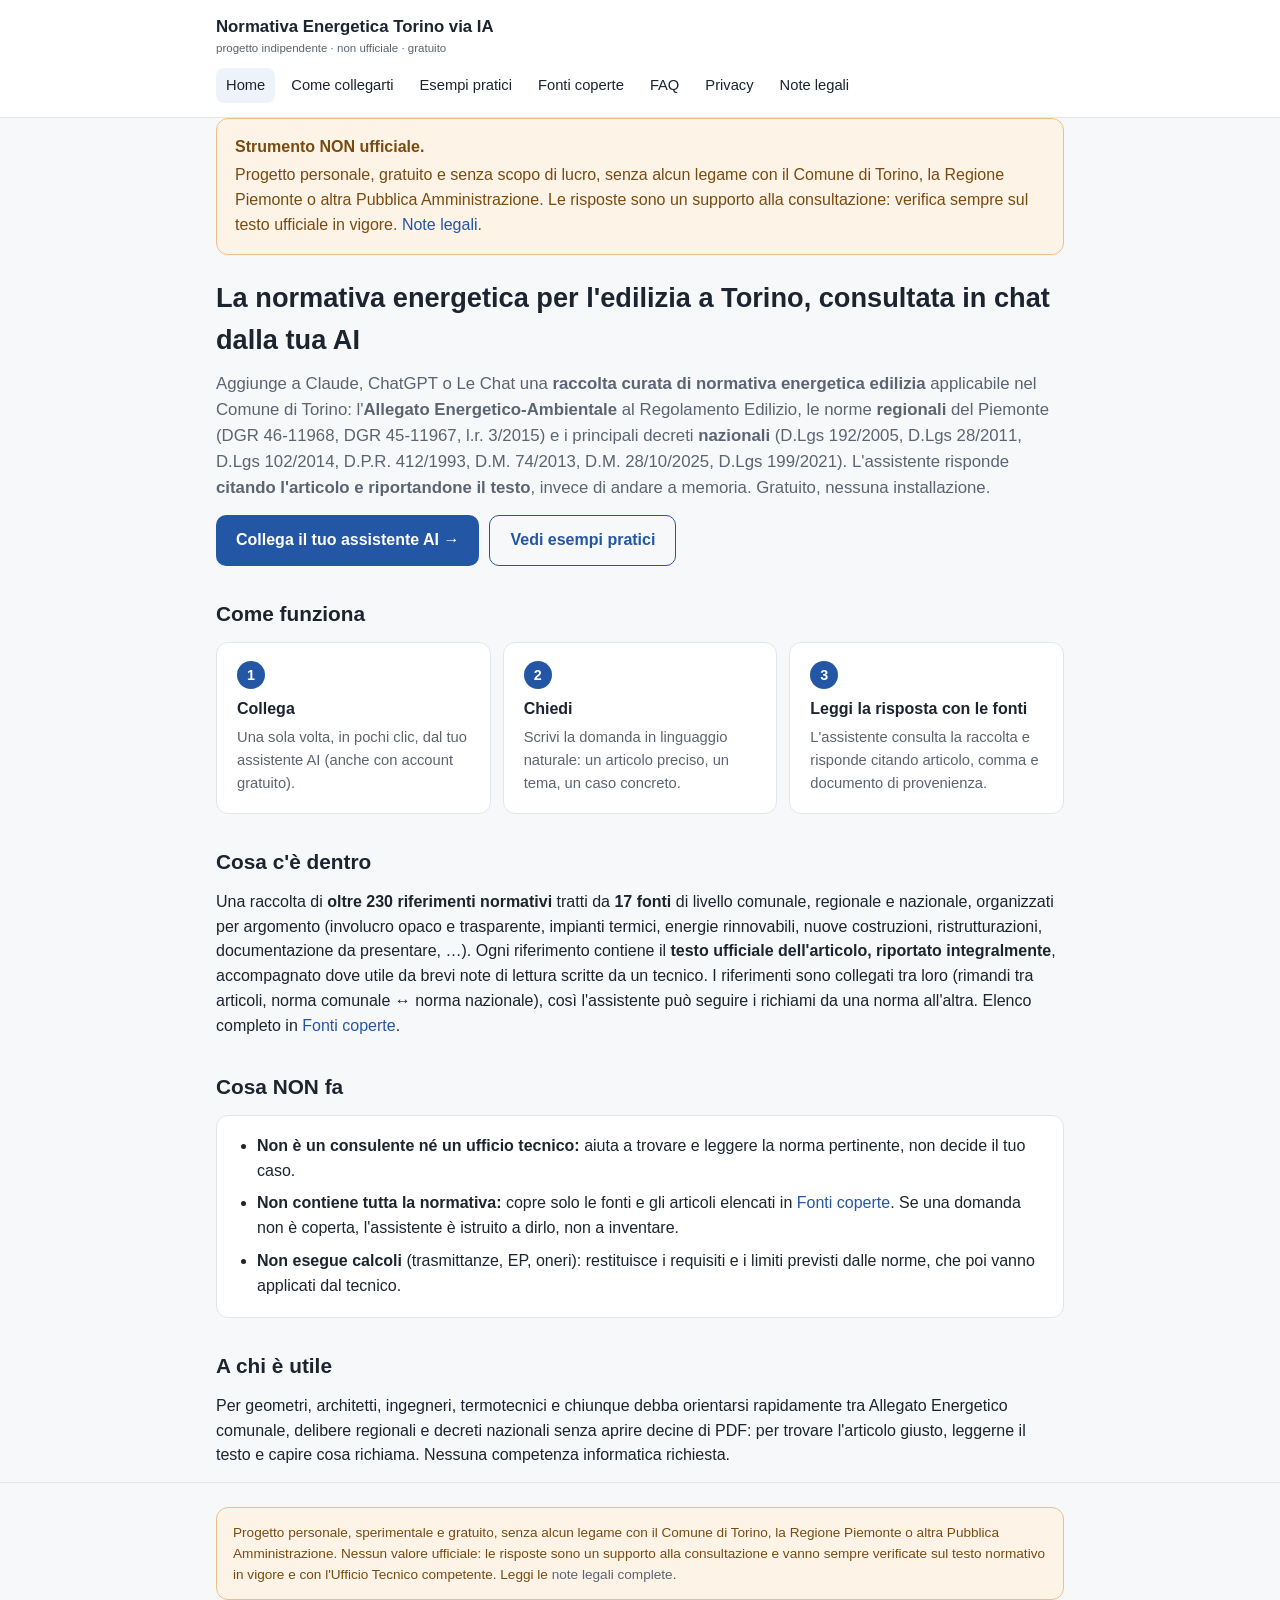
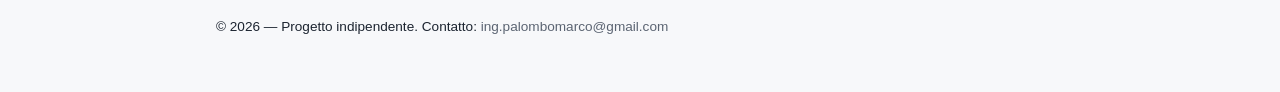
==== index.html @ 1e22feb6 "Sito guida per il connettore MCP Normativa Energetica Edilizia Torino Adattato dal sito del calcolat" ====
<!DOCTYPE html>
<html lang="it">
<head>
<meta charset="UTF-8">
<meta name="viewport" content="width=device-width, initial-scale=1">
<title>Normativa Energetica Torino via IA — consulta le norme in chat (progetto indipendente)</title>
<meta name="description" content="Consulta in chat, con Claude, ChatGPT o Le Chat, la normativa energetica per l'edilizia applicabile a Torino: Allegato Energetico comunale, norme regionali piemontesi e decreti nazionali, con il testo ufficiale citato articolo per articolo. Progetto personale, gratuito, non ufficiale.">
<link rel="icon" href="data:image/svg+xml,%3Csvg xmlns=%27http://www.w3.org/2000/svg%27 viewBox=%270 0 32 32%27%3E%3Crect width=%2732%27 height=%2732%27 rx=%277%27 fill=%27%232456a6%27/%3E%3Ctext x=%2716%27 y=%2723%27 text-anchor=%27middle%27 font-family=%27Georgia,serif%27 font-size=%2720%27 font-weight=%27bold%27 fill=%27white%27%3E%C2%A7%3C/text%3E%3C/svg%3E">
<link rel="stylesheet" href="style.css">
</head>
<body>
<header class="site-header">
  <div class="container">
    <div class="brand">Normativa Energetica Torino via IA
      <small>progetto indipendente &middot; non ufficiale &middot; gratuito</small>
    </div>
    <nav class="site-nav">
      <a href="index.html" class="active">Home</a>
      <a href="come-collegarti.html">Come collegarti</a>
      <a href="esempi.html">Esempi pratici</a>
      <a href="fonti.html">Fonti coperte</a>
      <a href="faq.html">FAQ</a>
      <a href="privacy.html">Privacy</a>
      <a href="note-legali.html">Note legali</a>
    </nav>
  </div>
</header>

<main class="container">

  <div class="banner warn">
    <strong>Strumento NON ufficiale.</strong>
    Progetto personale, gratuito e senza scopo di lucro, senza alcun legame con il Comune di
    Torino, la Regione Piemonte o altra Pubblica Amministrazione. Le risposte sono un supporto
    alla consultazione: verifica sempre sul testo ufficiale in vigore.
    <a href="note-legali.html">Note legali</a>.
  </div>

  <h1>La normativa energetica per l'edilizia a Torino, consultata in chat dalla tua AI</h1>
  <p class="lead">
    Aggiunge a Claude, ChatGPT o Le Chat una <strong>raccolta curata di normativa energetica
    edilizia</strong> applicabile nel Comune di Torino: l'<strong>Allegato Energetico-Ambientale</strong>
    al Regolamento Edilizio, le norme <strong>regionali</strong> del Piemonte (DGR 46-11968,
    DGR 45-11967, l.r. 3/2015) e i principali decreti <strong>nazionali</strong> (D.Lgs 192/2005,
    D.Lgs 28/2011, D.Lgs 102/2014, D.P.R. 412/1993, D.M. 74/2013, D.M. 28/10/2025, D.Lgs 199/2021).
    L'assistente risponde <strong>citando l'articolo e riportandone il testo</strong>, invece di
    andare a memoria. Gratuito, nessuna installazione.
  </p>

  <div class="btn-row">
    <a class="btn" href="come-collegarti.html">Collega il tuo assistente AI &rarr;</a>
    <a class="btn secondary" href="esempi.html">Vedi esempi pratici</a>
  </div>

  <h2>Come funziona</h2>
  <div class="overview">
    <div class="card">
      <span class="num">1</span>
      <h3>Collega</h3>
      <p>Una sola volta, in pochi clic, dal tuo assistente AI (anche con account gratuito).</p>
    </div>
    <div class="card">
      <span class="num">2</span>
      <h3>Chiedi</h3>
      <p>Scrivi la domanda in linguaggio naturale: un articolo preciso, un tema, un caso concreto.</p>
    </div>
    <div class="card">
      <span class="num">3</span>
      <h3>Leggi la risposta con le fonti</h3>
      <p>L'assistente consulta la raccolta e risponde citando articolo, comma e documento di provenienza.</p>
    </div>
  </div>

  <h2>Cosa c'è dentro</h2>
  <p>
    Una raccolta di <strong>oltre 230 riferimenti normativi</strong> tratti da
    <strong>17 fonti</strong> di livello comunale, regionale e nazionale, organizzati per
    argomento (involucro opaco e trasparente, impianti termici, energie rinnovabili, nuove
    costruzioni, ristrutturazioni, documentazione da presentare, …). Ogni riferimento contiene
    il <strong>testo ufficiale dell'articolo, riportato integralmente</strong>, accompagnato dove
    utile da brevi note di lettura scritte da un tecnico. I riferimenti sono collegati tra loro
    (rimandi tra articoli, norma comunale &harr; norma nazionale), così l'assistente può seguire i
    richiami da una norma all'altra. Elenco completo in <a href="fonti.html">Fonti coperte</a>.
  </p>

  <h2>Cosa NON fa</h2>
  <div class="card">
    <ul class="plain-list">
      <li><strong>Non è un consulente né un ufficio tecnico:</strong> aiuta a trovare e leggere la
        norma pertinente, non decide il tuo caso.</li>
      <li><strong>Non contiene tutta la normativa:</strong> copre solo le fonti e gli articoli
        elencati in <a href="fonti.html">Fonti coperte</a>. Se una domanda non è coperta,
        l'assistente è istruito a dirlo, non a inventare.</li>
      <li><strong>Non esegue calcoli</strong> (trasmittanze, EP, oneri): restituisce i requisiti e i
        limiti previsti dalle norme, che poi vanno applicati dal tecnico.</li>
    </ul>
  </div>

  <h2>A chi è utile</h2>
  <p>
    Per geometri, architetti, ingegneri, termotecnici e chiunque debba orientarsi rapidamente
    tra Allegato Energetico comunale, delibere regionali e decreti nazionali senza aprire
    decine di PDF: per trovare l'articolo giusto, leggerne il testo e capire cosa richiama.
    Nessuna competenza informatica richiesta.
  </p>

</main>

<footer class="site-footer">
  <div class="container">
    <div class="disclaimer">
      Progetto personale, sperimentale e gratuito, senza alcun legame con il Comune di Torino,
      la Regione Piemonte o altra Pubblica Amministrazione. Nessun valore ufficiale: le risposte
      sono un supporto alla consultazione e vanno sempre verificate sul testo normativo in vigore
      e con l'Ufficio Tecnico competente.
      Leggi le <a href="note-legali.html">note legali complete</a>.
    </div>
    <p>&copy; 2026 — Progetto indipendente. Contatto: <a href="mailto:ing.palombomarco@gmail.com">ing.palombomarco@gmail.com</a></p>
  </div>
</footer>

<script src="script.js"></script>
</body>
</html>
---- style.css ----
:root {
  --bg: #f7f8fa;
  --surface: #ffffff;
  --text: #1c2430;
  --text-muted: #5b6472;
  --border: #e2e5ea;
  --primary: #2456a6;
  --primary-dark: #17356f;
  --primary-contrast: #ffffff;
  --accent-bg: #eef3fb;
  --warn-bg: #fdf3e7;
  --warn-border: #eec089;
  --warn-text: #7a4b0f;
  --danger-bg: #fdecec;
  --danger-border: #f0a9a9;
  --danger-text: #8a1f1f;
  --code-bg: #eef1f5;
  --radius: 12px;
}

@media (prefers-color-scheme: dark) {
  :root:not([data-theme="light"]) {
    --bg: #10151c;
    --surface: #171d26;
    --text: #e7ebf0;
    --text-muted: #9aa4b2;
    --border: #2a323d;
    --primary: #6fa0e6;
    --primary-dark: #8fb6ee;
    --primary-contrast: #0b1420;
    --accent-bg: #182335;
    --warn-bg: #2c2312;
    --warn-border: #6b4c17;
    --warn-text: #f0c98a;
    --danger-bg: #2b1414;
    --danger-border: #7a2f2f;
    --danger-text: #f2a3a3;
    --code-bg: #1c232d;
  }
}

:root[data-theme="dark"] {
  --bg: #10151c;
  --surface: #171d26;
  --text: #e7ebf0;
  --text-muted: #9aa4b2;
  --border: #2a323d;
  --primary: #6fa0e6;
  --primary-dark: #8fb6ee;
  --primary-contrast: #0b1420;
  --accent-bg: #182335;
  --warn-bg: #2c2312;
  --warn-border: #6b4c17;
  --warn-text: #f0c98a;
  --danger-bg: #2b1414;
  --danger-border: #7a2f2f;
  --danger-text: #f2a3a3;
  --code-bg: #1c232d;
}

* { box-sizing: border-box; }

html, body {
  margin: 0;
  padding: 0;
  background: var(--bg);
  color: var(--text);
  font-family: -apple-system, "Segoe UI", Roboto, Helvetica, Arial, sans-serif;
  line-height: 1.55;
}

a { color: var(--primary); text-decoration: none; }
a:hover { text-decoration: underline; }

.container {
  max-width: 880px;
  margin: 0 auto;
  padding: 0 16px;
}

header.site-header {
  border-bottom: 1px solid var(--border);
  background: var(--surface);
  position: sticky;
  top: 0;
  z-index: 10;
}

.site-header .container {
  display: flex;
  align-items: center;
  justify-content: space-between;
  padding: 14px 16px;
  flex-wrap: wrap;
  gap: 10px;
}

.brand {
  font-weight: 700;
  font-size: 1.05rem;
  color: var(--text);
}

.brand small {
  display: block;
  font-weight: 400;
  font-size: 0.72rem;
  color: var(--text-muted);
}

nav.site-nav {
  display: flex;
  gap: 6px;
  flex-wrap: wrap;
}

nav.site-nav a {
  color: var(--text);
  font-size: 0.92rem;
  padding: 6px 10px;
  border-radius: 8px;
}

nav.site-nav a.active,
nav.site-nav a:hover {
  background: var(--accent-bg);
  text-decoration: none;
}

main {
  padding: 28px 0 60px;
}

h1 { font-size: 1.7rem; margin: 0 0 10px; }
h2 { font-size: 1.3rem; margin: 32px 0 12px; }
h3 { font-size: 1.05rem; margin: 20px 0 8px; }

p { margin: 0 0 14px; color: var(--text); }
.lead { font-size: 1.05rem; color: var(--text-muted); }

.card {
  background: var(--surface);
  border: 1px solid var(--border);
  border-radius: var(--radius);
  padding: 18px 20px;
  margin: 0 0 16px;
}

.banner {
  border-radius: var(--radius);
  padding: 16px 18px;
  margin: 0 0 22px;
  border: 1px solid var(--border);
}

.banner.danger {
  background: var(--danger-bg);
  border-color: var(--danger-border);
  color: var(--danger-text);
}

.banner.warn {
  background: var(--warn-bg);
  border-color: var(--warn-border);
  color: var(--warn-text);
}

.banner strong { display: block; margin-bottom: 4px; }

.btn {
  display: inline-flex;
  align-items: center;
  gap: 8px;
  background: var(--primary);
  color: var(--primary-contrast);
  border: none;
  padding: 12px 20px;
  border-radius: 10px;
  font-size: 1rem;
  font-weight: 600;
  cursor: pointer;
}

.btn:hover { background: var(--primary-dark); text-decoration: none; }

.btn.secondary {
  background: transparent;
  color: var(--primary);
  border: 1px solid var(--primary);
}

.btn-row { display: flex; gap: 10px; flex-wrap: wrap; margin: 14px 0; }

.steps { padding-left: 0; list-style: none; counter-reset: step; margin: 0; }

.steps li {
  counter-increment: step;
  position: relative;
  padding: 0 0 18px 42px;
  margin-bottom: 4px;
}

.steps li::before {
  content: counter(step);
  position: absolute;
  left: 0;
  top: 0;
  width: 28px;
  height: 28px;
  border-radius: 50%;
  background: var(--primary);
  color: var(--primary-contrast);
  font-weight: 700;
  font-size: 0.9rem;
  display: flex;
  align-items: center;
  justify-content: center;
}

.steps li:last-child { padding-bottom: 0; }

.tabs {
  display: flex;
  gap: 6px;
  border-bottom: 1px solid var(--border);
  margin-bottom: 20px;
  flex-wrap: wrap;
}

.tab-btn {
  background: transparent;
  border: none;
  padding: 10px 16px;
  font-size: 0.95rem;
  font-weight: 600;
  color: var(--text-muted);
  cursor: pointer;
  border-bottom: 3px solid transparent;
}

.tab-btn.active {
  color: var(--primary);
  border-bottom-color: var(--primary);
}

.tab-panel { display: none; }
.tab-panel.active { display: block; }

.pill {
  display: inline-block;
  background: var(--accent-bg);
  color: var(--primary-dark);
  border-radius: 999px;
  padding: 3px 10px;
  font-size: 0.78rem;
  font-weight: 600;
  margin: 0 6px 6px 0;
}

code, .code-box {
  font-family: ui-monospace, SFMono-Regular, Consolas, Menlo, monospace;
  background: var(--code-bg);
  border-radius: 8px;
}

code { padding: 2px 6px; font-size: 0.9em; }

.code-box {
  display: flex;
  align-items: center;
  justify-content: space-between;
  gap: 10px;
  padding: 10px 12px;
  margin: 10px 0;
  font-size: 0.85rem;
  overflow-x: auto;
}

.code-box span { word-break: break-all; }

.copy-btn {
  flex-shrink: 0;
  background: var(--surface);
  border: 1px solid var(--border);
  color: var(--text);
  padding: 6px 10px;
  border-radius: 6px;
  font-size: 0.78rem;
  cursor: pointer;
}

.copy-btn:hover { background: var(--accent-bg); }

.prompt-card {
  border: 1px solid var(--border);
  border-radius: var(--radius);
  padding: 14px 16px;
  margin-bottom: 14px;
  background: var(--surface);
}

.prompt-card p { margin: 0 0 10px; font-style: italic; color: var(--text); }

footer.site-footer {
  border-top: 1px solid var(--border);
  padding: 24px 0 40px;
  color: var(--text-muted);
  font-size: 0.85rem;
}

footer.site-footer .disclaimer {
  background: var(--warn-bg);
  border: 1px solid var(--warn-border);
  color: var(--warn-text);
  border-radius: var(--radius);
  padding: 14px 16px;
  margin-bottom: 16px;
}

footer.site-footer a { color: var(--text-muted); }

.faq-item { margin-bottom: 18px; }
.faq-item h3 { margin-bottom: 6px; }

.overview {
  display: grid;
  grid-template-columns: repeat(3, 1fr);
  gap: 12px;
  margin: 8px 0 24px;
}

.overview .card { margin: 0; }
.overview .num {
  display: inline-flex;
  align-items: center;
  justify-content: center;
  width: 28px;
  height: 28px;
  border-radius: 50%;
  background: var(--primary);
  color: var(--primary-contrast);
  font-weight: 700;
  font-size: 0.9rem;
  margin-bottom: 8px;
}
.overview h3 { margin: 0 0 4px; font-size: 1rem; }
.overview p { margin: 0; font-size: 0.92rem; color: var(--text-muted); }

.tip {
  background: var(--accent-bg);
  border: 1px solid var(--border);
  border-radius: var(--radius);
  padding: 12px 16px;
  margin: 16px 0;
  font-size: 0.95rem;
}

@media (max-width: 640px) {
  .overview { grid-template-columns: 1fr; }
}

@media (max-width: 560px) {
  header.site-header { position: static; }
  .site-header .container { flex-direction: column; align-items: flex-start; }
  nav.site-nav { width: 100%; }
  h1 { font-size: 1.45rem; }
  .btn { width: 100%; justify-content: center; }
}

/* --- aggiunte per il sito "Normativa Energetica Torino via IA" --- */

.plain-list { margin: 0; padding-left: 20px; }
.plain-list li { margin-bottom: 8px; }
.plain-list li:last-child { margin-bottom: 0; }

.muted { color: var(--text-muted); font-size: 0.9em; }

.pill-row { line-height: 2; }

.src-table {
  width: 100%;
  border-collapse: collapse;
  background: var(--surface);
  border: 1px solid var(--border);
  border-radius: var(--radius);
  overflow: hidden;
  margin: 0 0 18px;
  font-size: 0.95rem;
}

.src-table th, .src-table td {
  text-align: left;
  padding: 10px 14px;
  border-bottom: 1px solid var(--border);
  vertical-align: top;
}

.src-table th {
  background: var(--accent-bg);
  color: var(--primary-dark);
  font-size: 0.82rem;
  text-transform: uppercase;
  letter-spacing: 0.03em;
}

.src-table tr:last-child td { border-bottom: none; }
.src-table td:last-child, .src-table th:last-child { text-align: right; white-space: nowrap; width: 1%; }
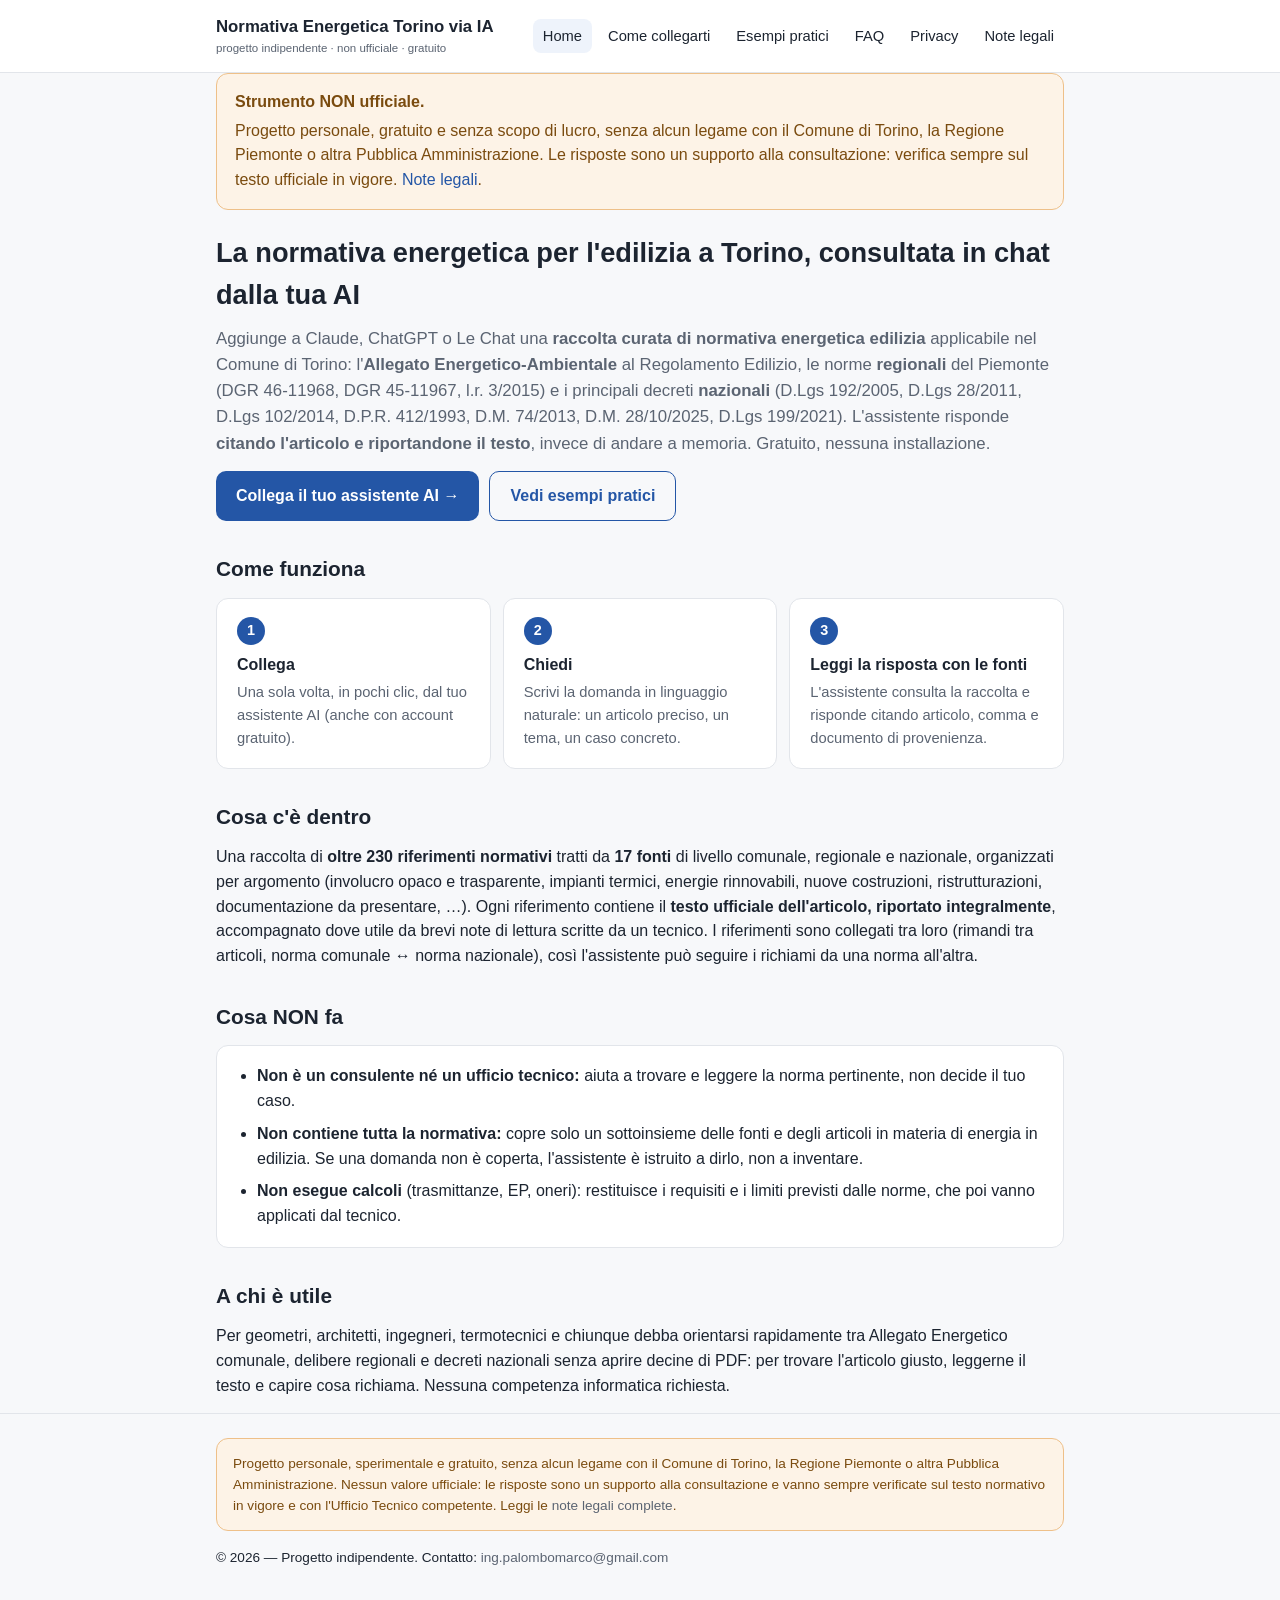
==== commit b090d5cc: "content: remove "Fonti coperte" section from the site Drop fonti.html and every nav link / inline re" ====
--- a/index.html
+++ b/index.html
@@ -18,7 +18,6 @@
       <a href="index.html" class="active">Home</a>
       <a href="come-collegarti.html">Come collegarti</a>
       <a href="esempi.html">Esempi pratici</a>
-      <a href="fonti.html">Fonti coperte</a>
       <a href="faq.html">FAQ</a>
       <a href="privacy.html">Privacy</a>
       <a href="note-legali.html">Note legali</a>
@@ -80,7 +79,7 @@
     il <strong>testo ufficiale dell'articolo, riportato integralmente</strong>, accompagnato dove
     utile da brevi note di lettura scritte da un tecnico. I riferimenti sono collegati tra loro
     (rimandi tra articoli, norma comunale &harr; norma nazionale), così l'assistente può seguire i
-    richiami da una norma all'altra. Elenco completo in <a href="fonti.html">Fonti coperte</a>.
+    richiami da una norma all'altra.
   </p>
 
   <h2>Cosa NON fa</h2>
@@ -88,8 +87,8 @@
     <ul class="plain-list">
       <li><strong>Non è un consulente né un ufficio tecnico:</strong> aiuta a trovare e leggere la
         norma pertinente, non decide il tuo caso.</li>
-      <li><strong>Non contiene tutta la normativa:</strong> copre solo le fonti e gli articoli
-        elencati in <a href="fonti.html">Fonti coperte</a>. Se una domanda non è coperta,
+      <li><strong>Non contiene tutta la normativa:</strong> copre solo un sottoinsieme delle fonti
+        e degli articoli in materia di energia in edilizia. Se una domanda non è coperta,
         l'assistente è istruito a dirlo, non a inventare.</li>
       <li><strong>Non esegue calcoli</strong> (trasmittanze, EP, oneri): restituisce i requisiti e i
         limiti previsti dalle norme, che poi vanno applicati dal tecnico.</li>
